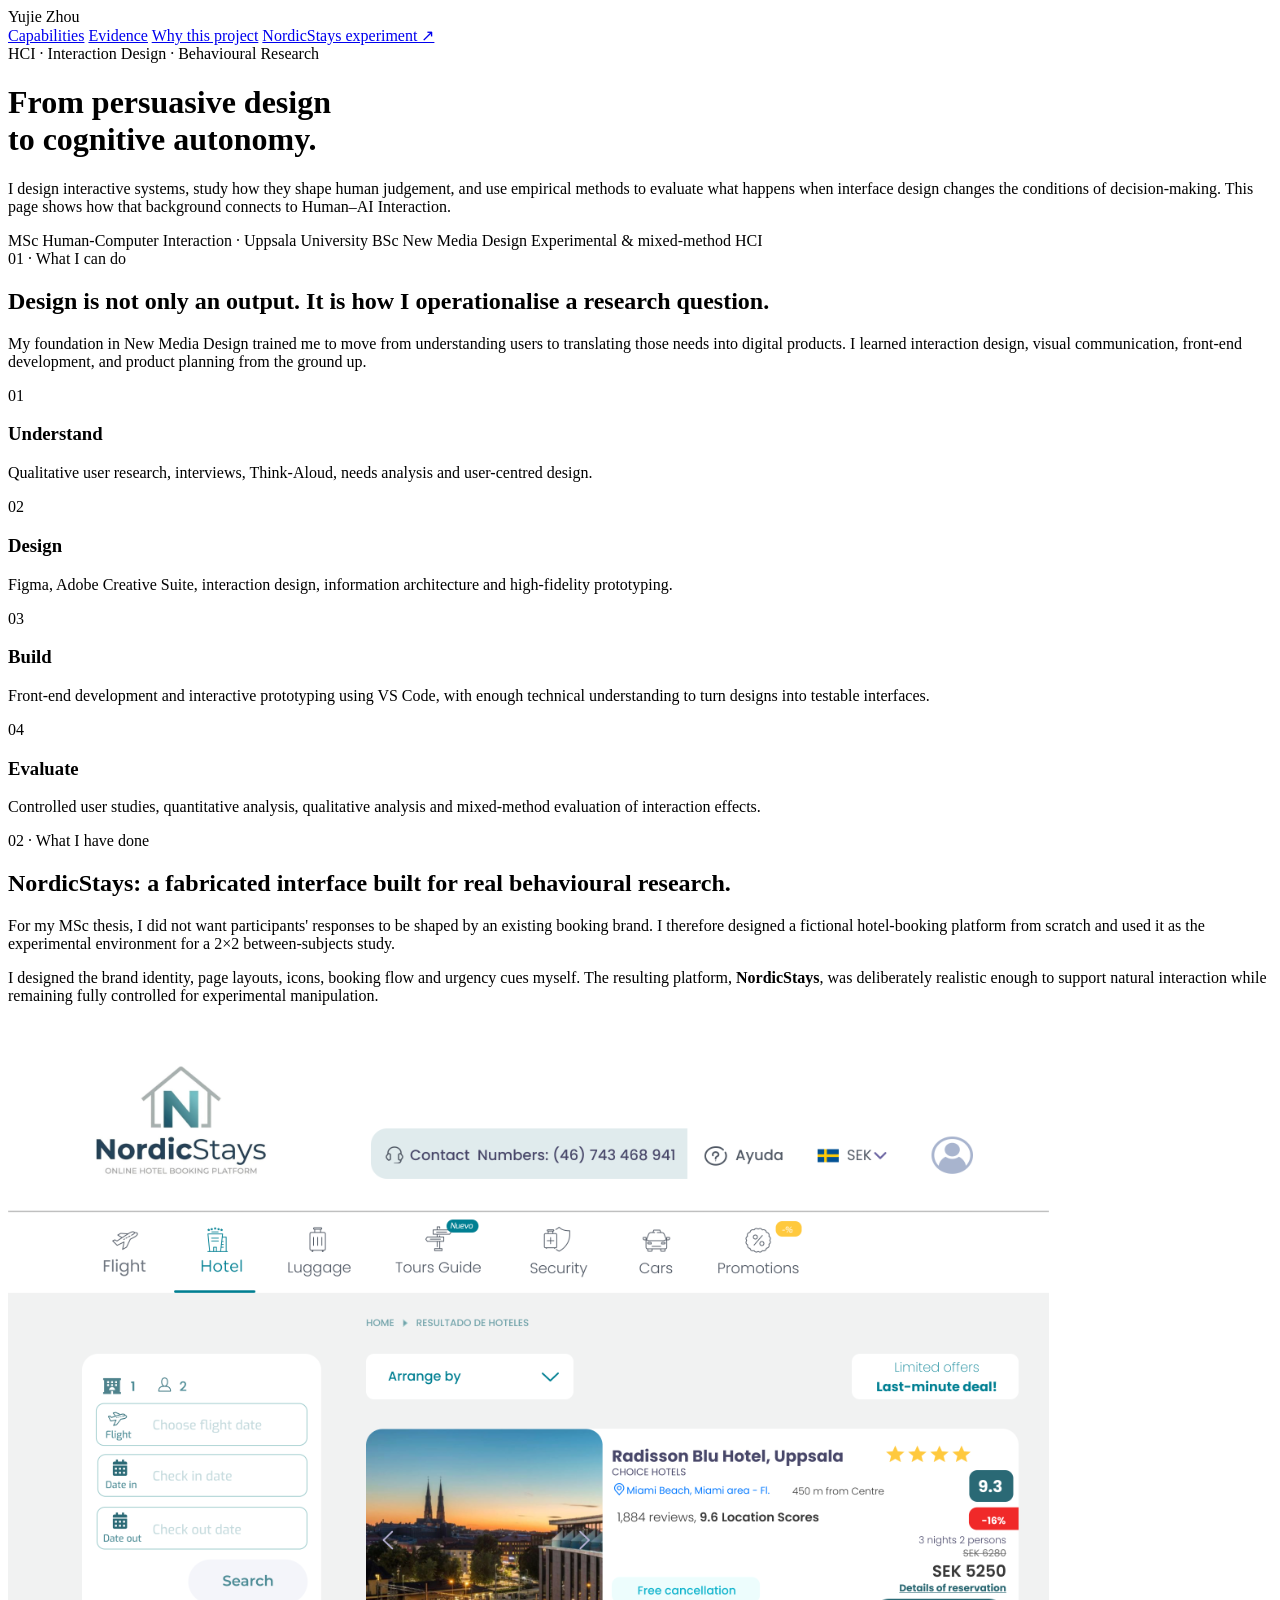
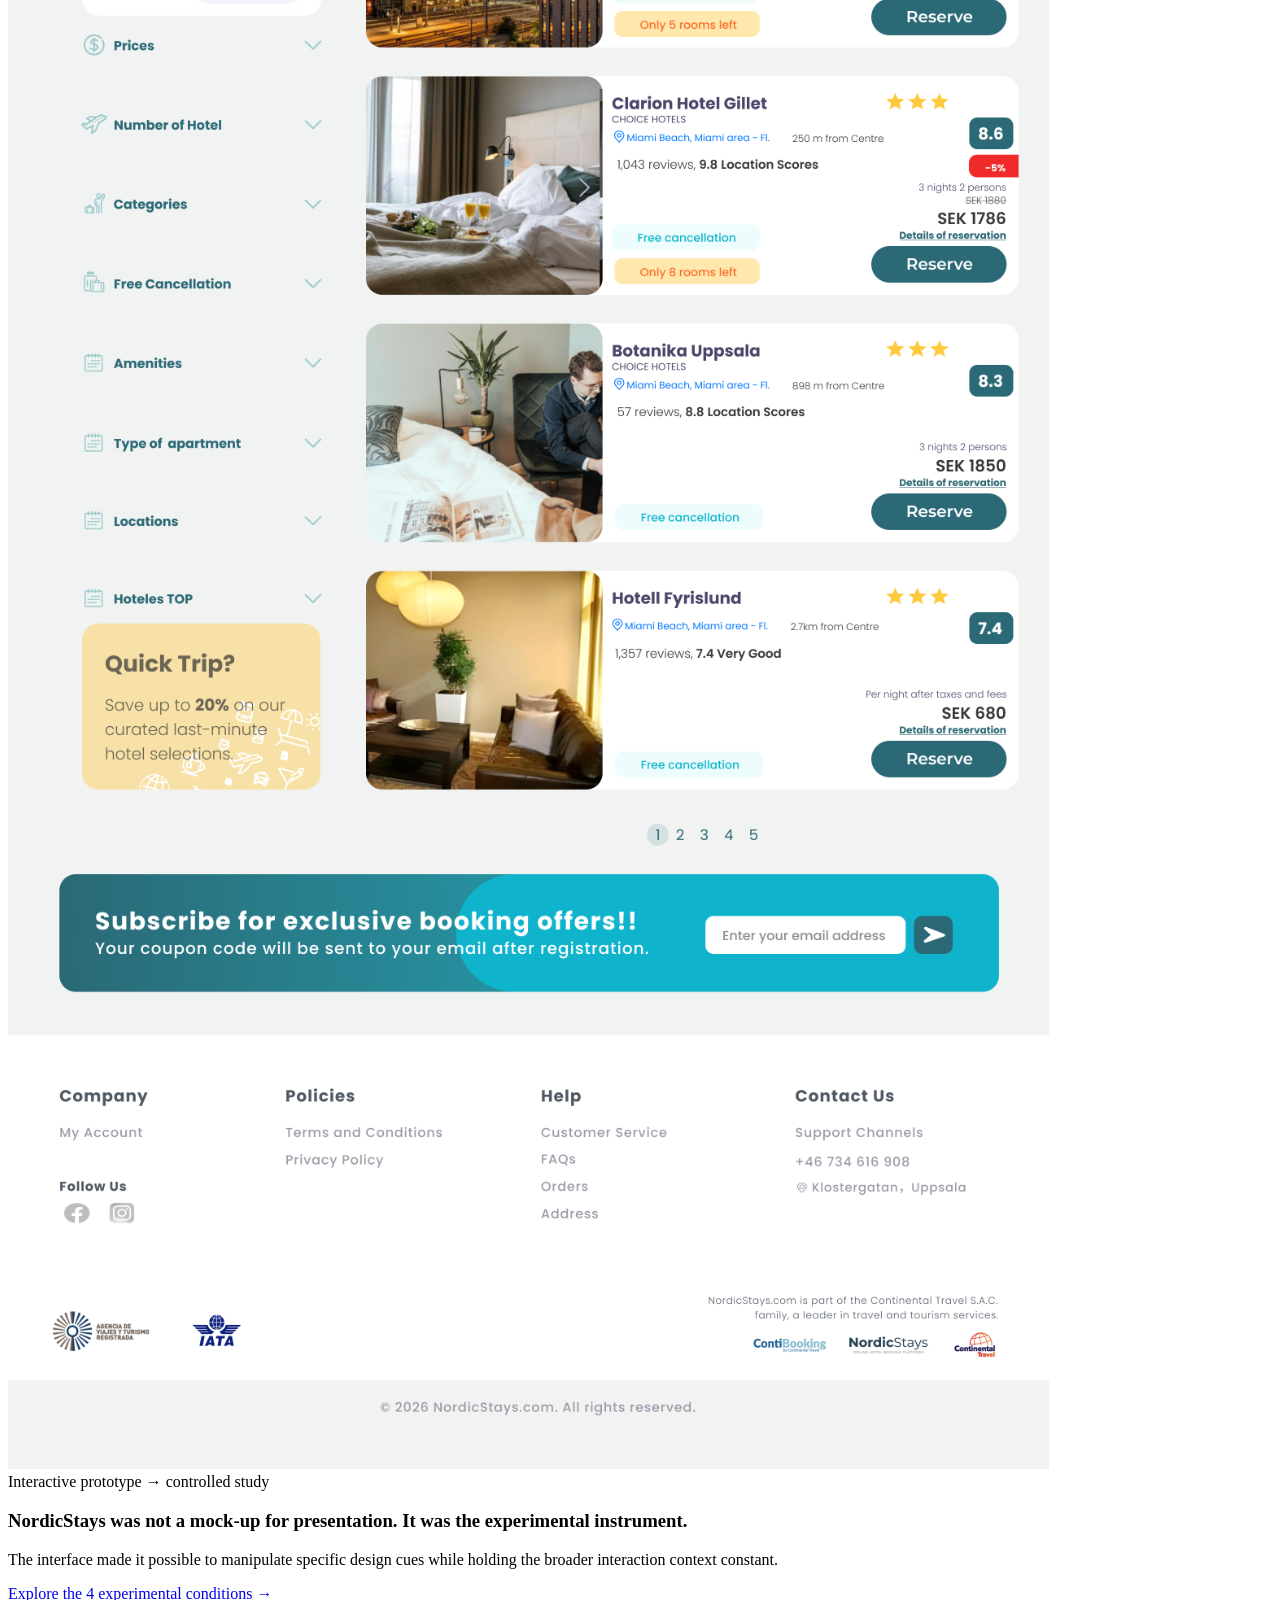
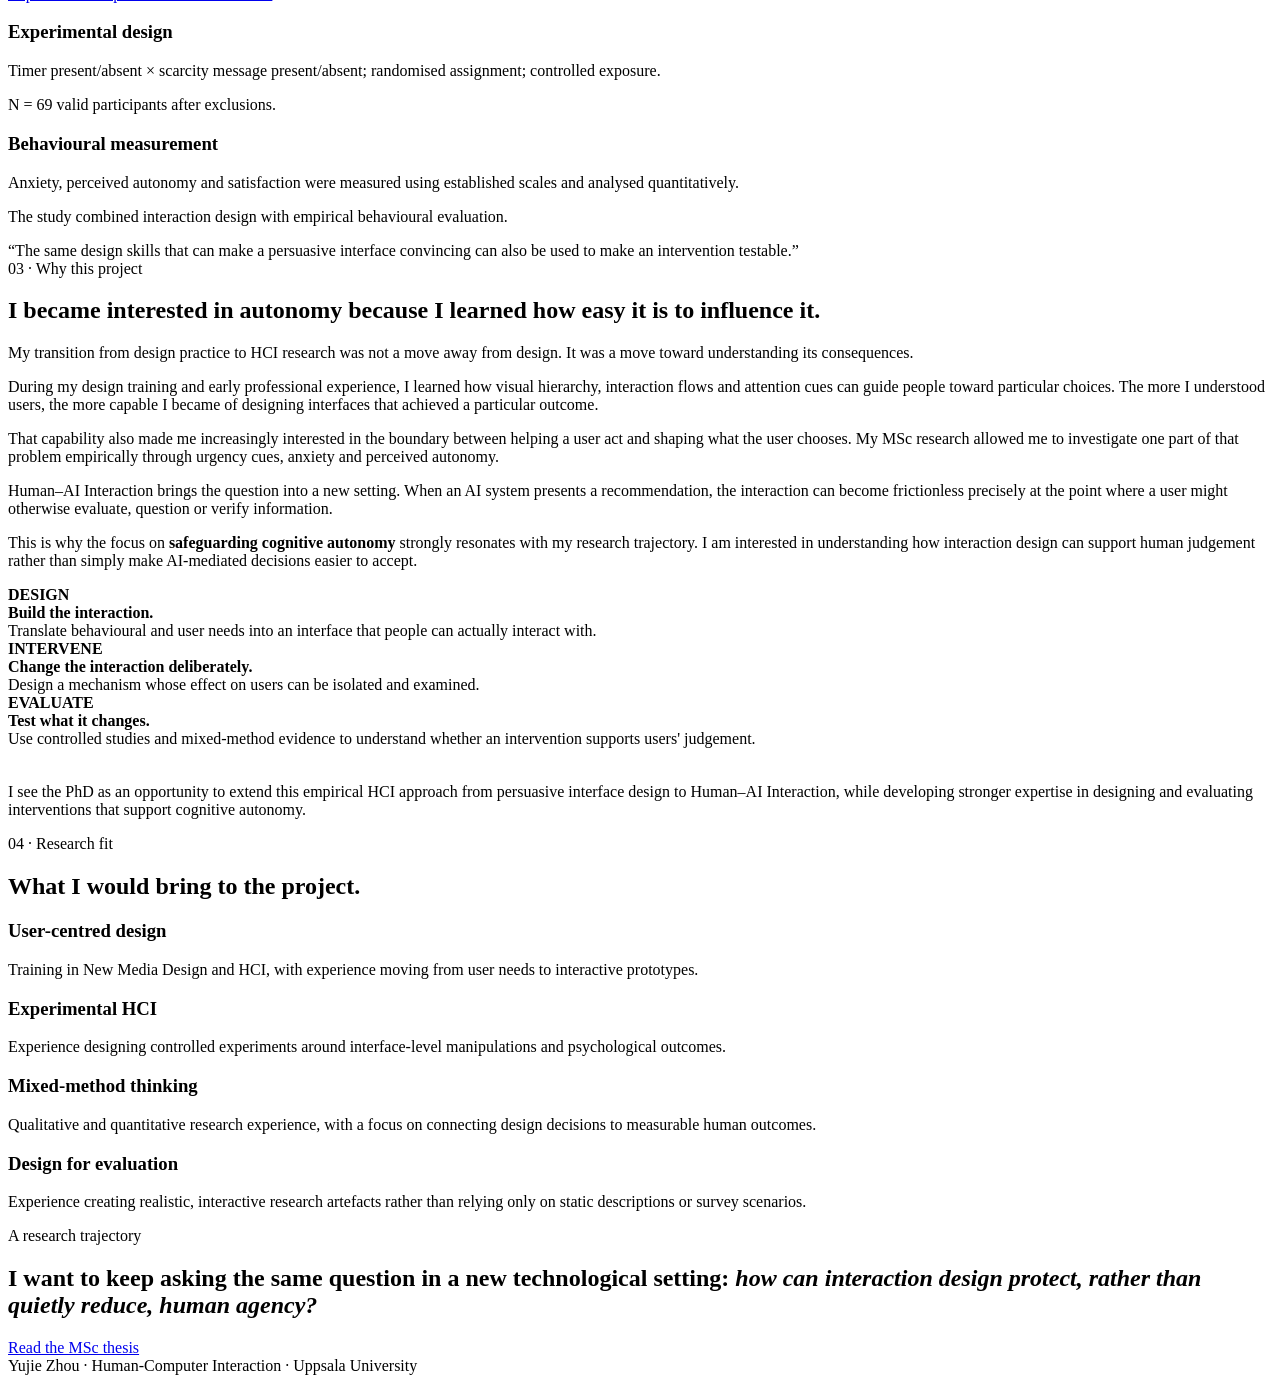
==== index.html @ 41cb9d66 "update files" ====
<!DOCTYPE html>
<html lang="en">
    
<head>
<meta charset="UTF-8">
<meta name="viewport" content="width=device-width, initial-scale=1.0">
<title>Yujie Zhou — From Persuasive Design to Cognitive Autonomy</title>
 <link rel="stylesheet" href="style.css">
</head>

<body>
<nav>
  <div class="wrap">
    <div class="brand">Yujie Zhou</div>
    <div class="links">
      <a href="#capabilities">Capabilities</a>
      <a href="#evidence">Evidence</a>
      <a href="#motivation">Why this project</a>
      <a class="experiment-nav" href="nordicstays.html">NordicStays experiment ↗</a>
    </div>
  </div>
</nav>

<header class="hero">
  <div class="wrap">
    <div class="eyebrow">HCI · Interaction Design · Behavioural Research</div>
    <h1>From persuasive design<br>to cognitive autonomy.</h1>
    <p>
      I design interactive systems, study how they shape human judgement, and use empirical methods
      to evaluate what happens when interface design changes the conditions of decision-making.
      This page shows how that background connects to Human–AI Interaction.
    </p>
    <div class="hero-meta">
      <span class="pill">MSc Human-Computer Interaction · Uppsala University</span>
      <span class="pill">BSc New Media Design</span>
      <span class="pill">Experimental & mixed-method HCI</span>
    </div>
  </div>
</header>

<section id="capabilities">
  <div class="wrap grid">
    <div class="section-label">01 · What I can do</div>
    <div>
      <h2>Design is not only an output. It is how I operationalise a research question.</h2>
      <p class="lead">
        My foundation in New Media Design trained me to move from understanding users to translating
        those needs into digital products. I learned interaction design, visual communication,
        front-end development, and product planning from the ground up.
      </p>
      <div class="cards">
        <div class="card">
          <div class="number">01</div>
          <h3>Understand</h3>
          <p>Qualitative user research, interviews, Think-Aloud, needs analysis and user-centred design.</p>
        </div>
        <div class="card">
          <div class="number">02</div>
          <h3>Design</h3>
          <p>Figma, Adobe Creative Suite, interaction design, information architecture and high-fidelity prototyping.</p>
        </div>
        <div class="card">
          <div class="number">03</div>
          <h3>Build</h3>
          <p>Front-end development and interactive prototyping using VS Code, with enough technical understanding to turn designs into testable interfaces.</p>
        </div>
        <div class="card">
          <div class="number">04</div>
          <h3>Evaluate</h3>
          <p>Controlled user studies, quantitative analysis, qualitative analysis and mixed-method evaluation of interaction effects.</p>
        </div>
      </div>
    </div>
  </div>
</section>

<section id="evidence" data-section="nordicstays">
  <div class="wrap grid">
    <div class="section-label">02 · What I have done</div>
    <div>
      <h2>NordicStays: a fabricated interface built for real behavioural research.</h2>
      <p class="lead">
        For my MSc thesis, I did not want participants' responses to be shaped by an existing booking
        brand. I therefore designed a fictional hotel-booking platform from scratch and used it as the
        experimental environment for a 2×2 between-subjects study.
      </p>
      <p>
        I designed the brand identity, page layouts, icons, booking flow and urgency cues myself.
        The resulting platform, <strong>NordicStays</strong>, was deliberately realistic enough to
        support natural interaction while remaining fully controlled for experimental manipulation.
      </p>

      <div class="prototype">
        <a class="prototype-visual-link" href="nordicstays.html" aria-label="Open the NordicStays experimental conditions">
        <div class="mock">
          <img
            class="prototype-shot"
            src="[data-uri]"
            alt="NordicStays hotel-booking prototype showing the full hotel results interface"
          >
        </div>
        </a>
        <div class="prototype-copy">
          <div class="tag">Interactive prototype → controlled study</div>
          <h3>NordicStays was not a mock-up for presentation. It was the experimental instrument.</h3>
          <p>
            The interface made it possible to manipulate specific design cues while holding the
            broader interaction context constant.
          </p>
          <a class="experiment-cta" href="nordicstays.html">
            Explore the 4 experimental conditions →
          </a>
        </div>
      </div>

      <div class="cards">
        <div class="card">
          <h3>Experimental design</h3>
          <p>Timer present/absent × scarcity message present/absent; randomised assignment; controlled exposure.</p>
          <p class="small">N = 69 valid participants after exclusions.</p>
        </div>
        <div class="card">
          <h3>Behavioural measurement</h3>
          <p>Anxiety, perceived autonomy and satisfaction were measured using established scales and analysed quantitatively.</p>
          <p class="small">The study combined interaction design with empirical behavioural evaluation.</p>
        </div>
      </div>

      <div class="quote">
        “The same design skills that can make a persuasive interface convincing can also be used to
        make an intervention testable.”
      </div>
    </div>
  </div>
</section>

<section id="motivation">
  <div class="wrap grid">
    <div class="section-label">03 · Why this project</div>
    <div>
      <h2>I became interested in autonomy because I learned how easy it is to influence it.</h2>
      <p class="lead">
        My transition from design practice to HCI research was not a move away from design.
        It was a move toward understanding its consequences.
      </p>
      <p>
        During my design training and early professional experience, I learned how visual hierarchy,
        interaction flows and attention cues can guide people toward particular choices. The more I
        understood users, the more capable I became of designing interfaces that achieved a particular
        outcome.
      </p>
      <p>
        That capability also made me increasingly interested in the boundary between helping a user
        act and shaping what the user chooses. My MSc research allowed me to investigate one part of
        that problem empirically through urgency cues, anxiety and perceived autonomy.
      </p>
      <p>
        Human–AI Interaction brings the question into a new setting. When an AI system presents a
        recommendation, the interaction can become frictionless precisely at the point where a user
        might otherwise evaluate, question or verify information.
      </p>
      <p>
        This is why the focus on <strong>safeguarding cognitive autonomy</strong> strongly resonates
        with my research trajectory. I am interested in understanding how interaction design can
        support human judgement rather than simply make AI-mediated decisions easier to accept.
      </p>

      <div class="timeline">
        <div class="step">
          <b>DESIGN</b>
          <div><strong>Build the interaction.</strong><br>Translate behavioural and user needs into an interface that people can actually interact with.</div>
        </div>
        <div class="step">
          <b>INTERVENE</b>
          <div><strong>Change the interaction deliberately.</strong><br>Design a mechanism whose effect on users can be isolated and examined.</div>
        </div>
        <div class="step">
          <b>EVALUATE</b>
          <div><strong>Test what it changes.</strong><br>Use controlled studies and mixed-method evidence to understand whether an intervention supports users' judgement.</div>
        </div>
      </div>

      <p style="margin-top:35px">
        I see the PhD as an opportunity to extend this empirical HCI approach from persuasive interface
        design to Human–AI Interaction, while developing stronger expertise in designing and evaluating
        interventions that support cognitive autonomy.
      </p>
    </div>
  </div>
</section>

<section>
  <div class="wrap grid">
    <div class="section-label">04 · Research fit</div>
    <div>
      <h2>What I would bring to the project.</h2>
      <div class="cards">
        <div class="card">
          <h3>User-centred design</h3>
          <p>Training in New Media Design and HCI, with experience moving from user needs to interactive prototypes.</p>
        </div>
        <div class="card">
          <h3>Experimental HCI</h3>
          <p>Experience designing controlled experiments around interface-level manipulations and psychological outcomes.</p>
        </div>
        <div class="card">
          <h3>Mixed-method thinking</h3>
          <p>Qualitative and quantitative research experience, with a focus on connecting design decisions to measurable human outcomes.</p>
        </div>
        <div class="card">
          <h3>Design for evaluation</h3>
          <p>Experience creating realistic, interactive research artefacts rather than relying only on static descriptions or survey scenarios.</p>
        </div>
      </div>
    </div>
  </div>
</section>

<div class="closing">
  <div class="wrap">
    <div class="eyebrow">A research trajectory</div>
    <h2>I want to keep asking the same question in a new technological setting: <em>how can interaction design protect, rather than quietly reduce, human agency?</em></h2>
    <div class="contact">
      <a class="button alt" href="https://urn.kb.se/resolve?urn=urn%3Anbn%3Ase%3Auu%3Adiva-597383" target="_blank">Read the MSc thesis</a>
    </div>
  </div>
</div>

<footer>
  <div class="wrap">Yujie Zhou · Human-Computer Interaction · Uppsala University</div>
</footer>
</body>
</html>
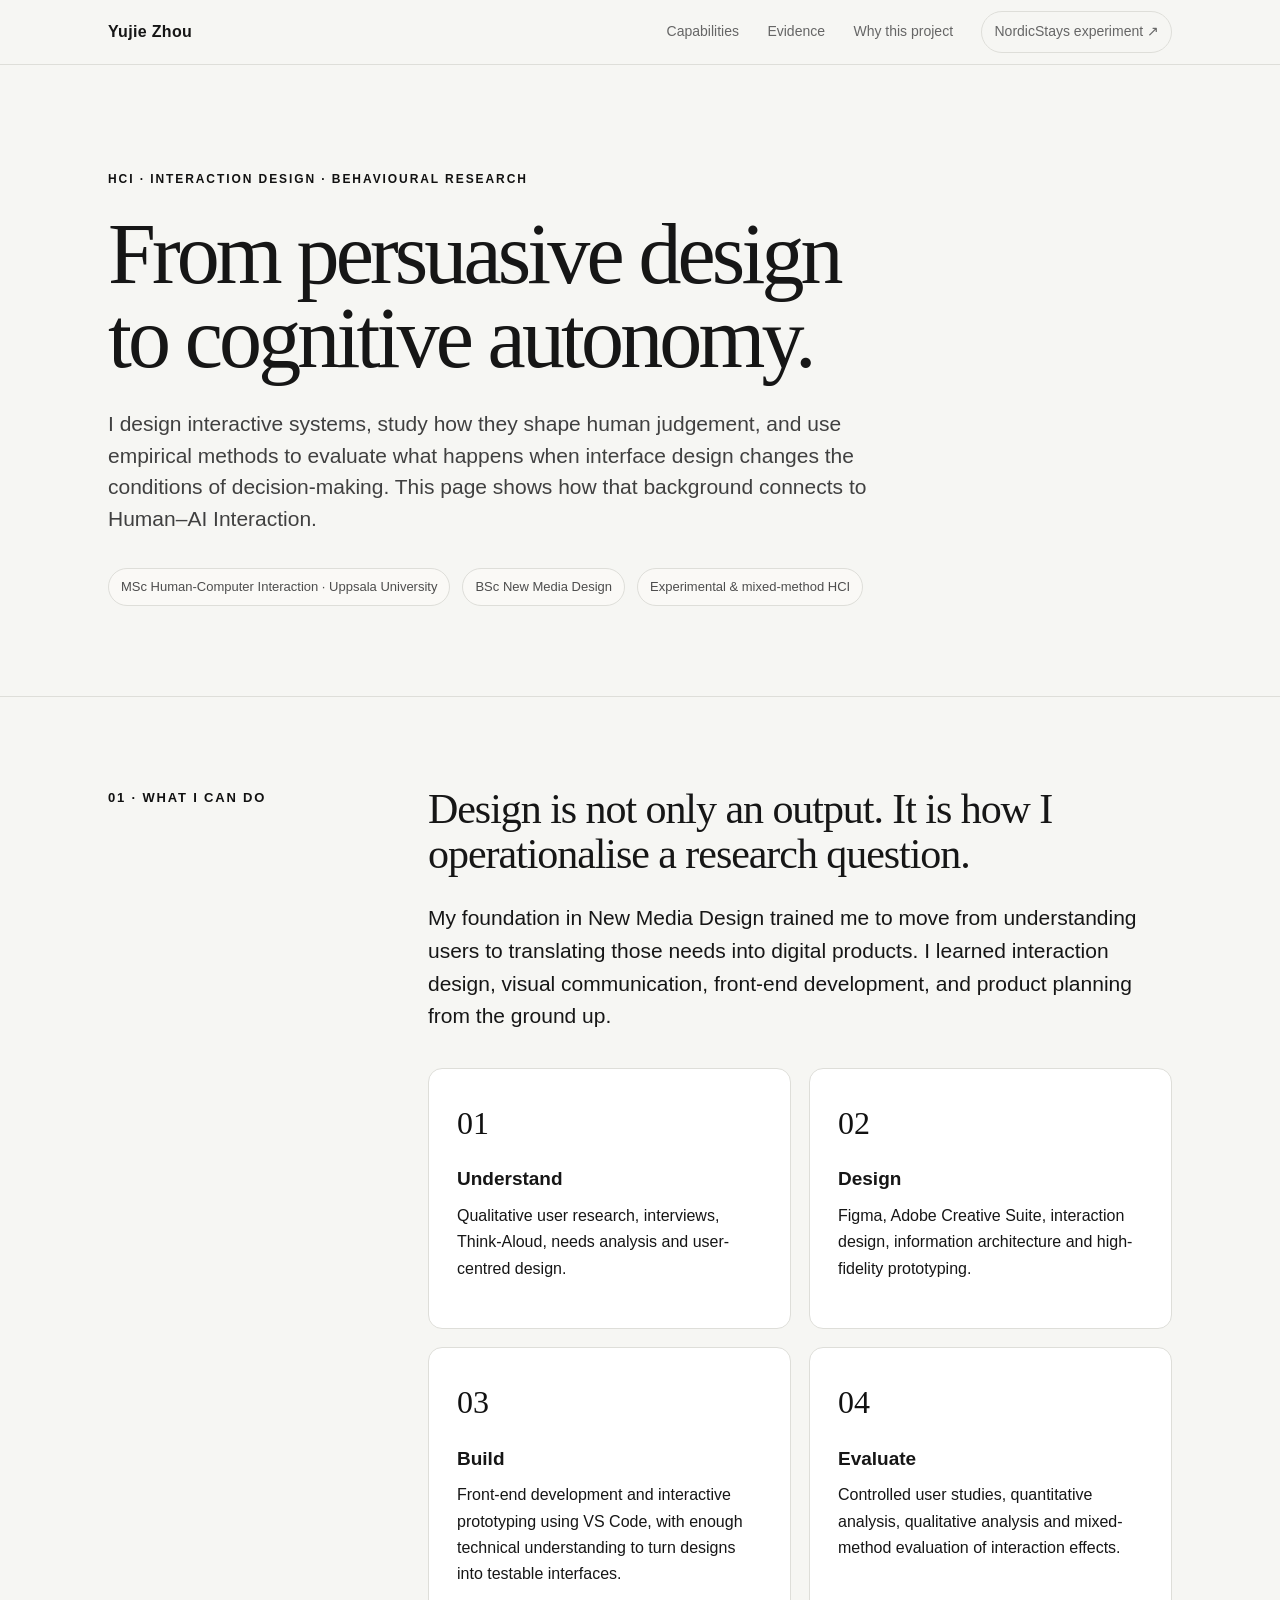
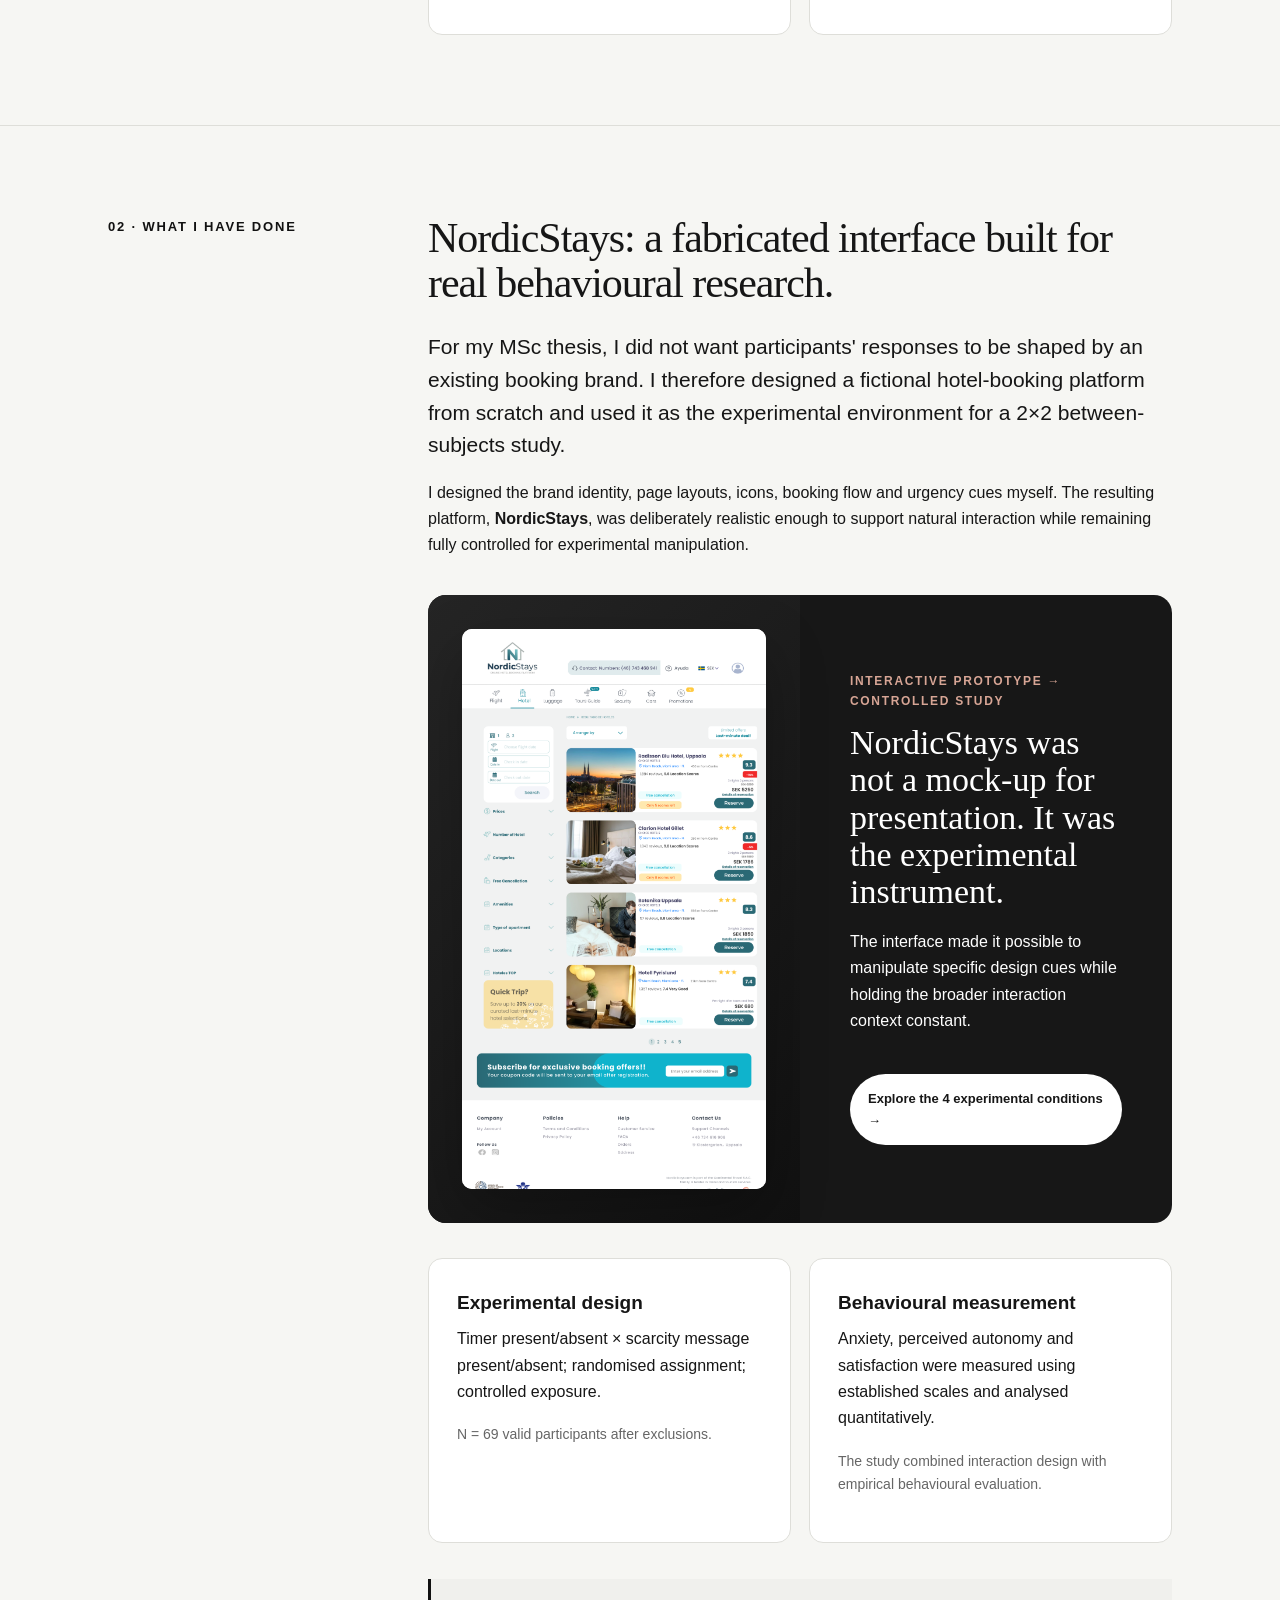
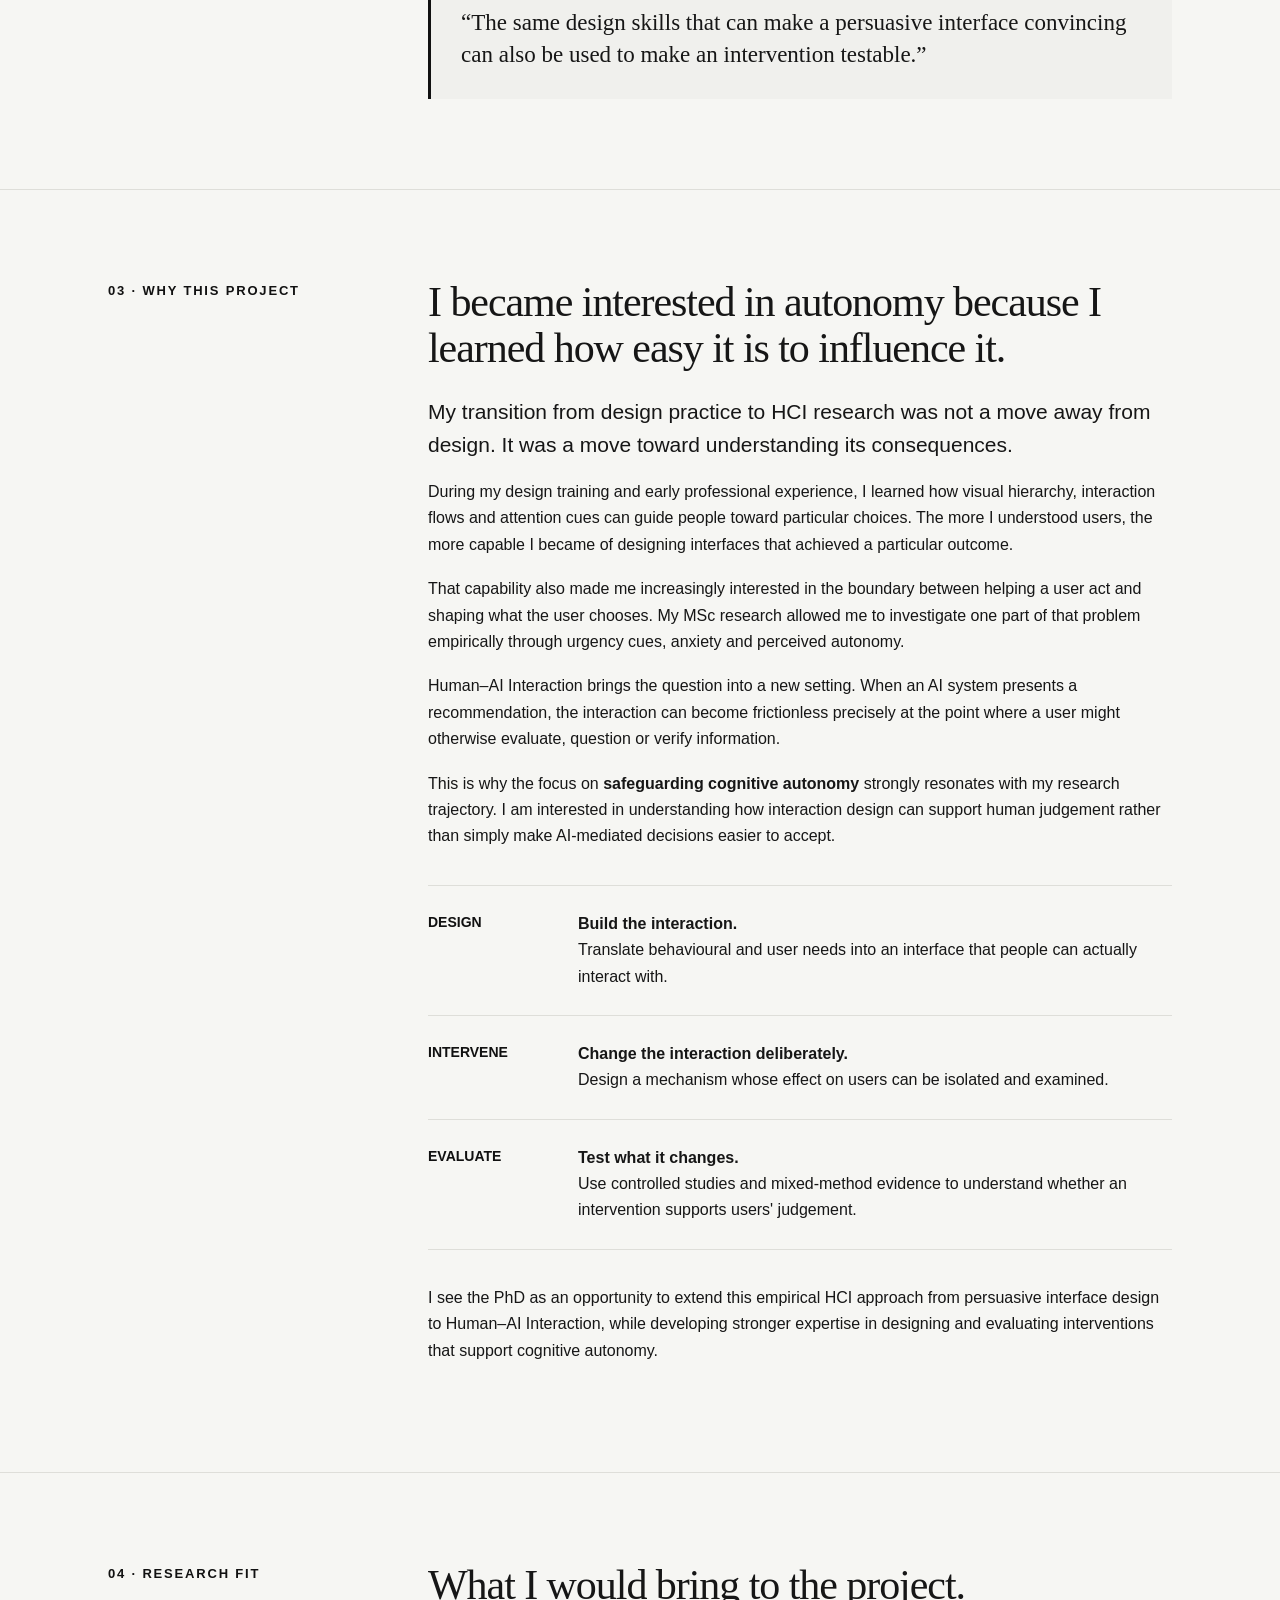
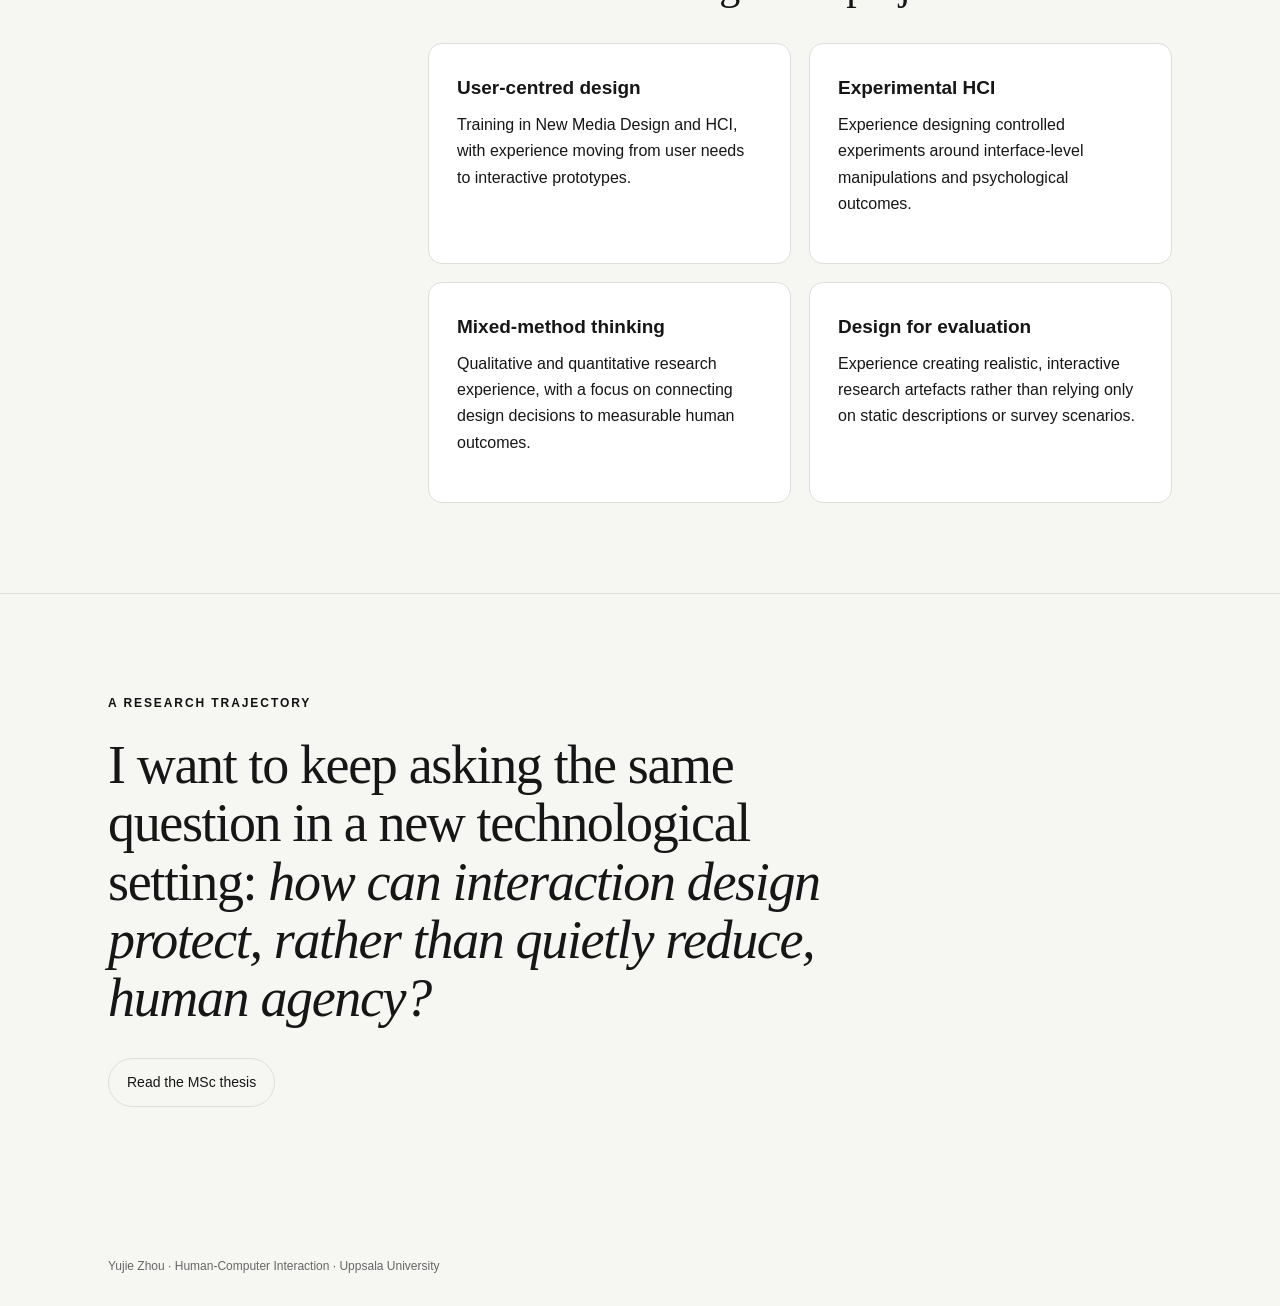
==== commit 6490cdd3: "links update" ====
--- a/index.html
+++ b/index.html
@@ -1,11 +1,11 @@
 <!DOCTYPE html>
 <html lang="en">
-    
+
 <head>
 <meta charset="UTF-8">
 <meta name="viewport" content="width=device-width, initial-scale=1.0">
 <title>Yujie Zhou — From Persuasive Design to Cognitive Autonomy</title>
- <link rel="stylesheet" href="style.css">
+<link rel="stylesheet" href="style.css">
 </head>
 
 <body>
--- a/style.css
+++ b/style.css
@@ -0,0 +1,136 @@
+ :root{
+    --ink:#161616;
+    --muted:#666666;
+    --line:#deded9;
+    --paper:#f6f6f3;
+    --card:#ffffff;
+    --accent:#111111;
+    --soft:#f0f0ed;
+  }
+  *{box-sizing:border-box}
+  html{scroll-behavior:smooth}
+  body{
+    margin:0;
+    background:var(--paper);
+    color:var(--ink);
+    font-family:Inter, ui-sans-serif, -apple-system, BlinkMacSystemFont, "Segoe UI", sans-serif;
+    line-height:1.65;
+  }
+  a{color:inherit}
+  .wrap{max-width:1120px;margin:auto;padding:0 28px}
+  nav{
+    position:sticky;top:0;z-index:20;
+    backdrop-filter:blur(14px);
+    background:rgba(246,246,243,.94);
+    border-bottom:1px solid #deded9;
+  }
+  nav .wrap{height:64px;display:flex;align-items:center;justify-content:space-between}
+  .brand{font-weight:700;letter-spacing:.02em}
+  nav a{text-decoration:none;color:var(--muted);font-size:14px;margin-left:24px}
+  nav a:hover{color:var(--ink)}
+  .hero{padding:105px 0 90px;border-bottom:1px solid var(--line)}
+  .eyebrow{
+    text-transform:uppercase;letter-spacing:.16em;font-size:12px;
+    color:var(--accent);font-weight:700;margin-bottom:22px
+  }
+  h1{
+    font-family:Georgia, "Times New Roman", serif;
+    font-weight:500;font-size:clamp(48px,7vw,86px);
+    line-height:.98;letter-spacing:-.045em;max-width:900px;margin:0 0 28px
+  }
+  .hero p{font-size:21px;line-height:1.5;max-width:760px;color:#404040}
+  .hero-meta{display:flex;gap:12px;flex-wrap:wrap;margin-top:34px}
+  .pill{border:1px solid var(--line);padding:7px 12px;border-radius:999px;font-size:13px;color:#4d4d4d;background:#faf9f6}
+  section{padding:90px 0;border-bottom:1px solid var(--line)}
+  .grid{display:grid;grid-template-columns:250px 1fr;gap:70px}
+  .section-label{font-size:13px;text-transform:uppercase;letter-spacing:.14em;font-weight:700;color:var(--accent)}
+  h2{
+    font-family:Georgia, "Times New Roman", serif;
+    font-size:42px;line-height:1.08;font-weight:500;letter-spacing:-.025em;margin:0 0 25px
+  }
+  h3{font-size:19px;margin:0 0 8px}
+  p{margin:0 0 18px}
+  .lead{font-size:21px;line-height:1.55}
+  .cards{display:grid;grid-template-columns:repeat(2,1fr);gap:18px;margin-top:35px}
+  .card{background:var(--card);border:1px solid var(--line);padding:28px;border-radius:14px}
+  .number{font-family:Georgia,serif;font-size:32px;color:var(--accent);margin-bottom:14px}
+  .small{font-size:14px;color:var(--muted)}
+  .prototype{
+    margin-top:36px;
+    background:#171717;color:#fff;border-radius:18px;overflow:hidden;
+    min-height:430px;display:grid;grid-template-columns:1fr 1fr;
+  }
+  .mock{
+    padding:34px;
+    background:linear-gradient(135deg,#252525,#111);
+    display:flex;align-items:center;justify-content:center
+  }
+  .browser{
+    width:min(430px,100%);background:#fff;color:#171717;border-radius:10px;
+    box-shadow:0 24px 60px rgba(0,0,0,.35);overflow:hidden
+  }
+  .browser-top{height:30px;background:#ecebe8;display:flex;gap:6px;align-items:center;padding:0 10px}
+  .dot{width:7px;height:7px;border-radius:50%;background:#aaa}
+  .hotel{padding:20px}
+  .hotel-head{height:95px;background:#ddd8ce;border-radius:6px;margin-bottom:14px}
+  .hotel-row{display:flex;justify-content:space-between;gap:10px}
+  .hotel-line{height:10px;background:#ddd;margin:7px 0;border-radius:4px}
+  .hotel-price{font-weight:700}
+  .urgency{margin-top:13px;padding:10px;border:1px solid #c99b8c;background:#f6e8e3;border-radius:5px;font-size:11px}
+  .prototype-copy{padding:55px 50px;display:flex;flex-direction:column;justify-content:center}
+  .prototype-copy .tag{font-size:12px;text-transform:uppercase;letter-spacing:.14em;color:#d7a595;font-weight:700}
+  .prototype-copy h3{font-family:Georgia,serif;font-size:34px;font-weight:500;line-height:1.1;margin:12px 0 18px}
+  .quote{
+    margin:36px 0 0;padding:28px 30px;border-left:3px solid var(--accent);
+    background:var(--soft);font-family:Georgia,serif;font-size:23px;line-height:1.4
+  }
+  .timeline{margin-top:35px;border-top:1px solid var(--line)}
+  .step{display:grid;grid-template-columns:120px 1fr;gap:30px;padding:25px 0;border-bottom:1px solid var(--line)}
+  .step b{font-size:14px;color:var(--accent)}
+  .closing{padding:100px 0 120px}
+  .closing h2{font-size:54px;max-width:780px}
+  .contact{margin-top:30px;display:flex;gap:14px;flex-wrap:wrap}
+  .button{
+    display:inline-block;text-decoration:none;background:var(--ink);color:#fff;
+    padding:12px 18px;border-radius:999px;font-size:14px
+  }
+  .button.alt{background:transparent;color:var(--ink);border:1px solid var(--line)}
+  footer{padding:30px 0;color:var(--muted);font-size:12px}
+  @media(max-width:800px){
+    .grid,.prototype{grid-template-columns:1fr}
+    .cards{grid-template-columns:1fr}
+    .hero{padding-top:75px}
+    .step{grid-template-columns:1fr;gap:5px}
+    .prototype-copy{padding:35px}
+    nav .links{display:none}
+  }
+
+  .experiment-nav{
+    display:inline-flex;align-items:center;gap:6px;
+    padding:8px 12px;border:1px solid var(--line);border-radius:999px;
+    text-decoration:none;transition:.18s ease;
+  }
+  .experiment-nav:hover{background:var(--ink);color:#fff;border-color:var(--ink)}
+  .experiment-cta{
+    display:inline-flex;align-items:center;gap:10px;margin-top:22px;
+    padding:13px 17px;border-radius:999px;background:#fff;color:#171717;
+    text-decoration:none;font-size:13px;font-weight:700;
+    border:1px solid rgba(255,255,255,.28);transition:.18s ease;
+  }
+  .experiment-cta:hover{transform:translateY(-1px);background:#f3f3ef}
+  .prototype-visual-link{
+    display:block;text-decoration:none;color:inherit;position:relative;
+  }
+  .prototype-visual-link::after{
+    content:"Open experiment →";position:absolute;left:28px;bottom:28px;
+    background:rgba(17,17,17,.86);color:#fff;padding:10px 13px;
+    border-radius:999px;font-size:12px;letter-spacing:.01em;
+    opacity:0;transform:translateY(4px);transition:.18s ease;
+  }
+  .prototype-visual-link:hover::after{opacity:1;transform:translateY(0)}
+  .prototype-visual-link:hover .mock{filter:brightness(.96)}
+  .prototype-shot{
+    display:block;width:100%;height:100%;min-height:430px;max-height:560px;
+    object-fit:cover;object-position:top center;border-radius:10px;
+    box-shadow:0 24px 60px rgba(0,0,0,.28);background:#fff;
+  }
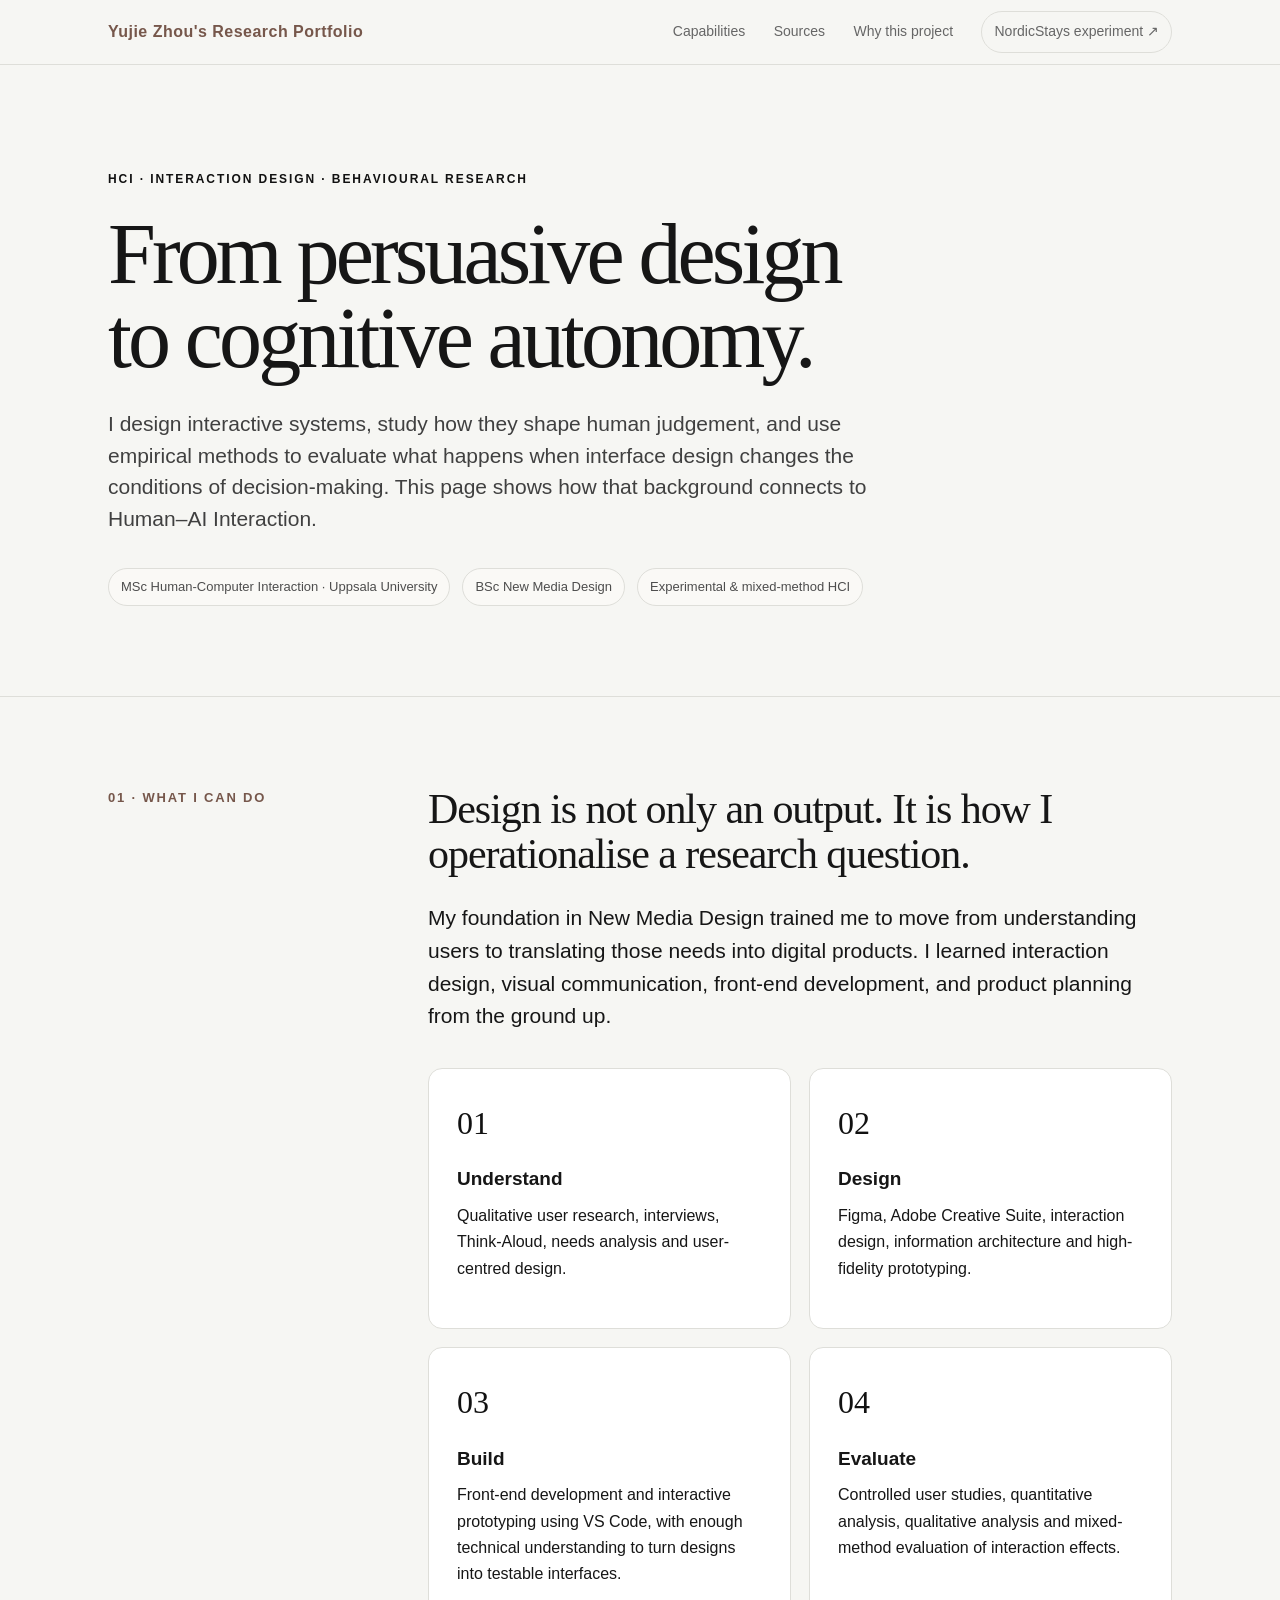
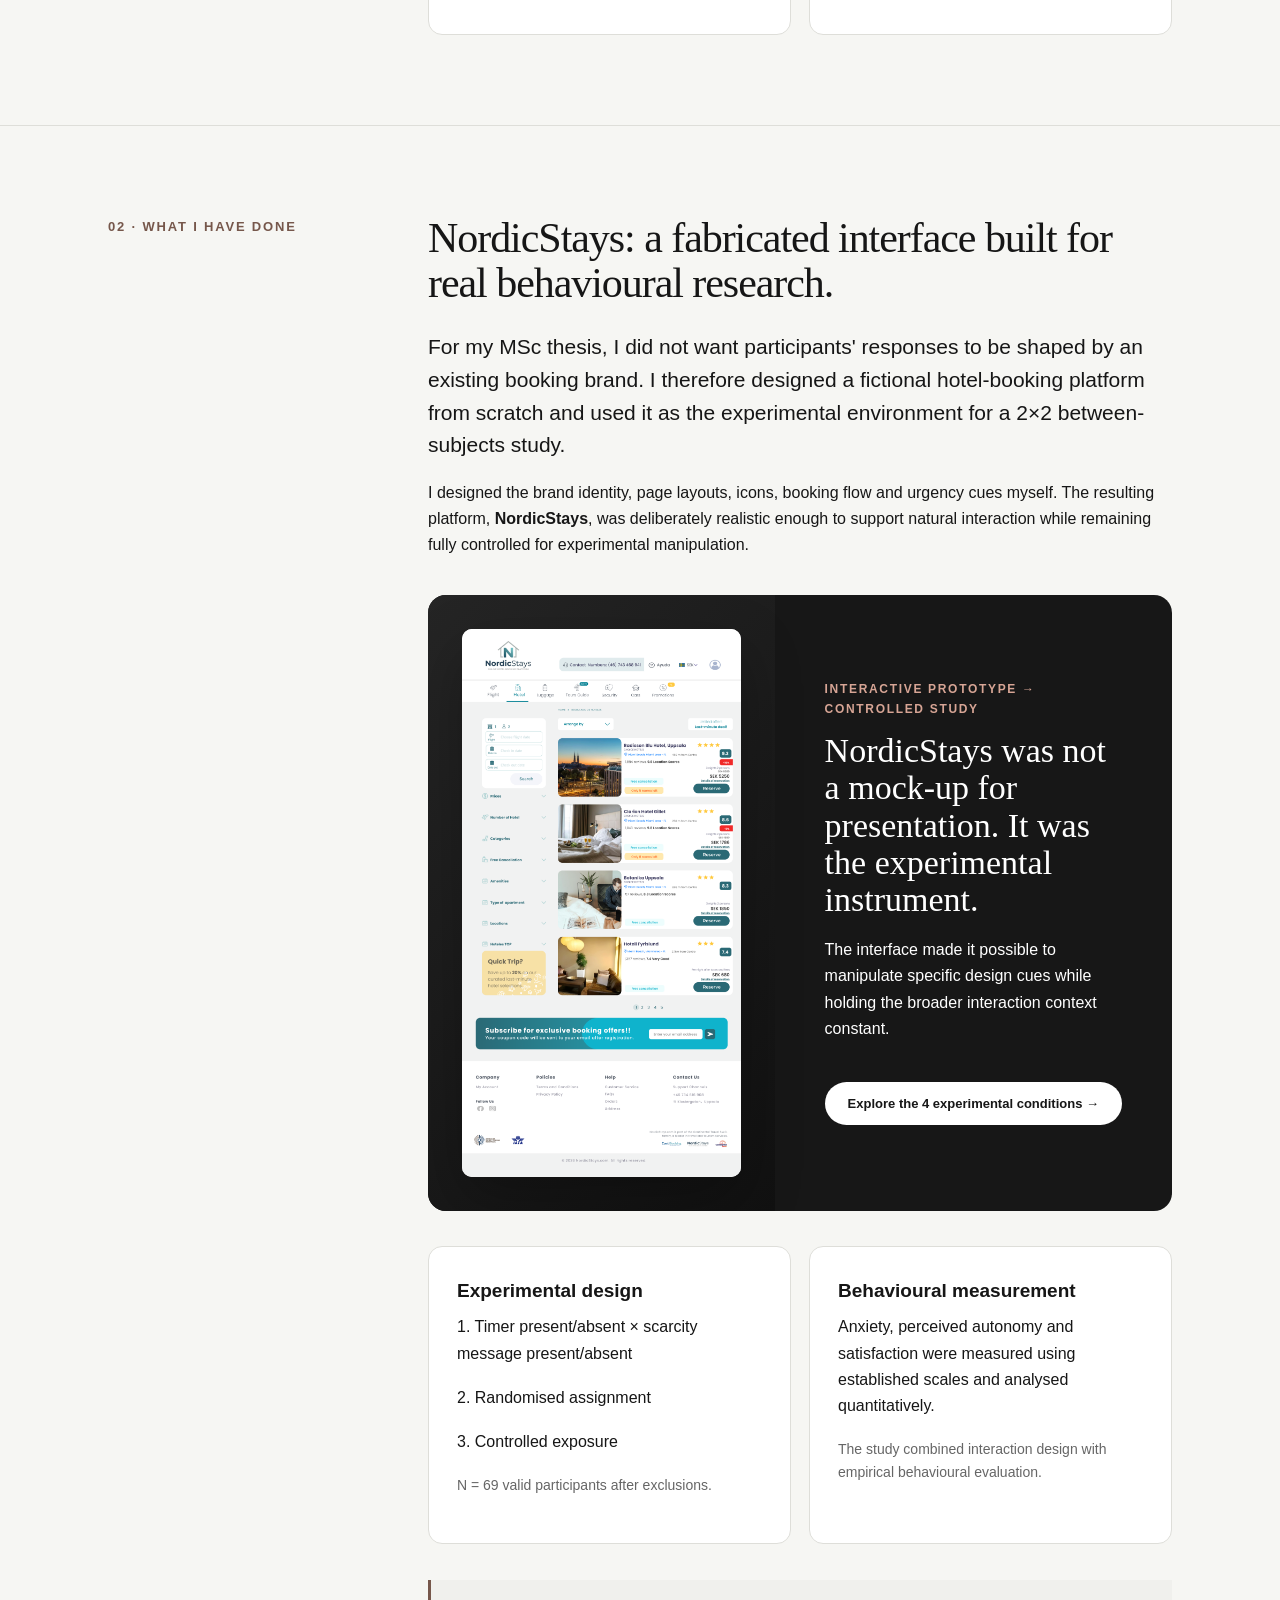
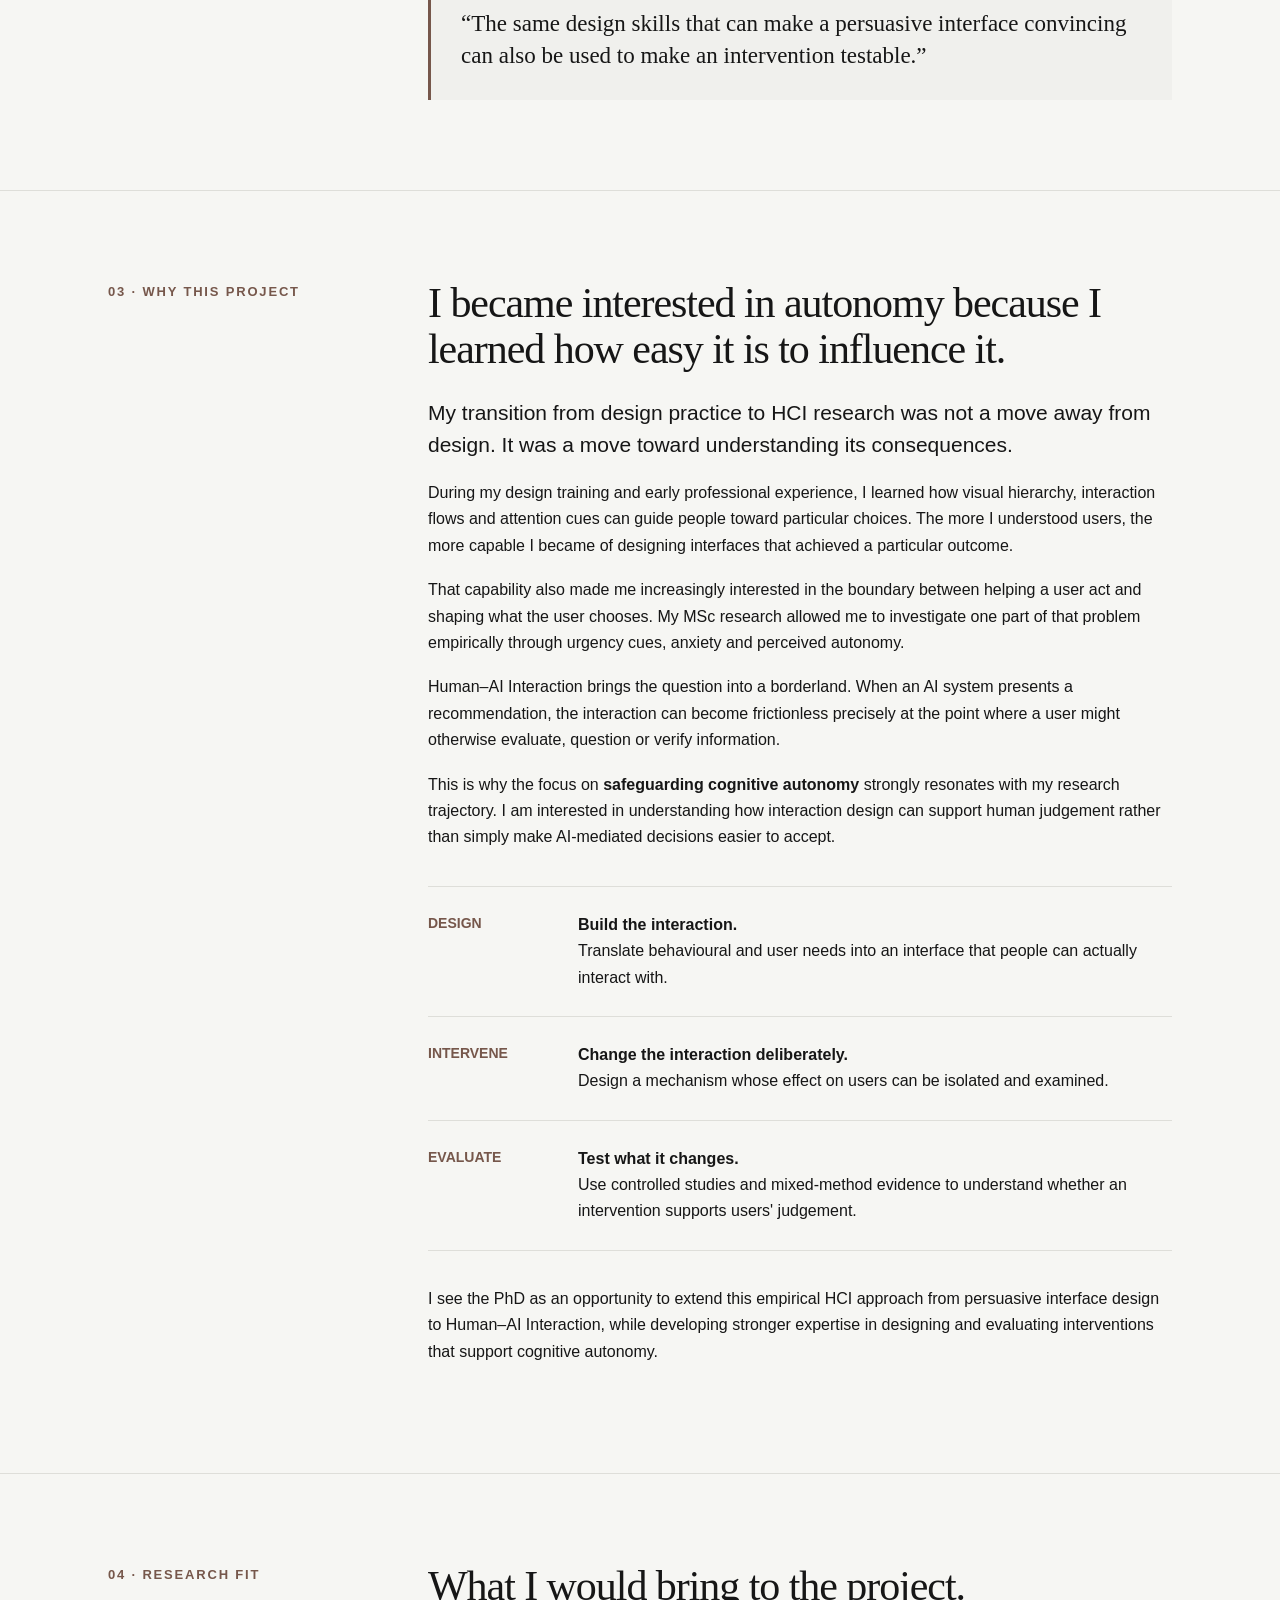
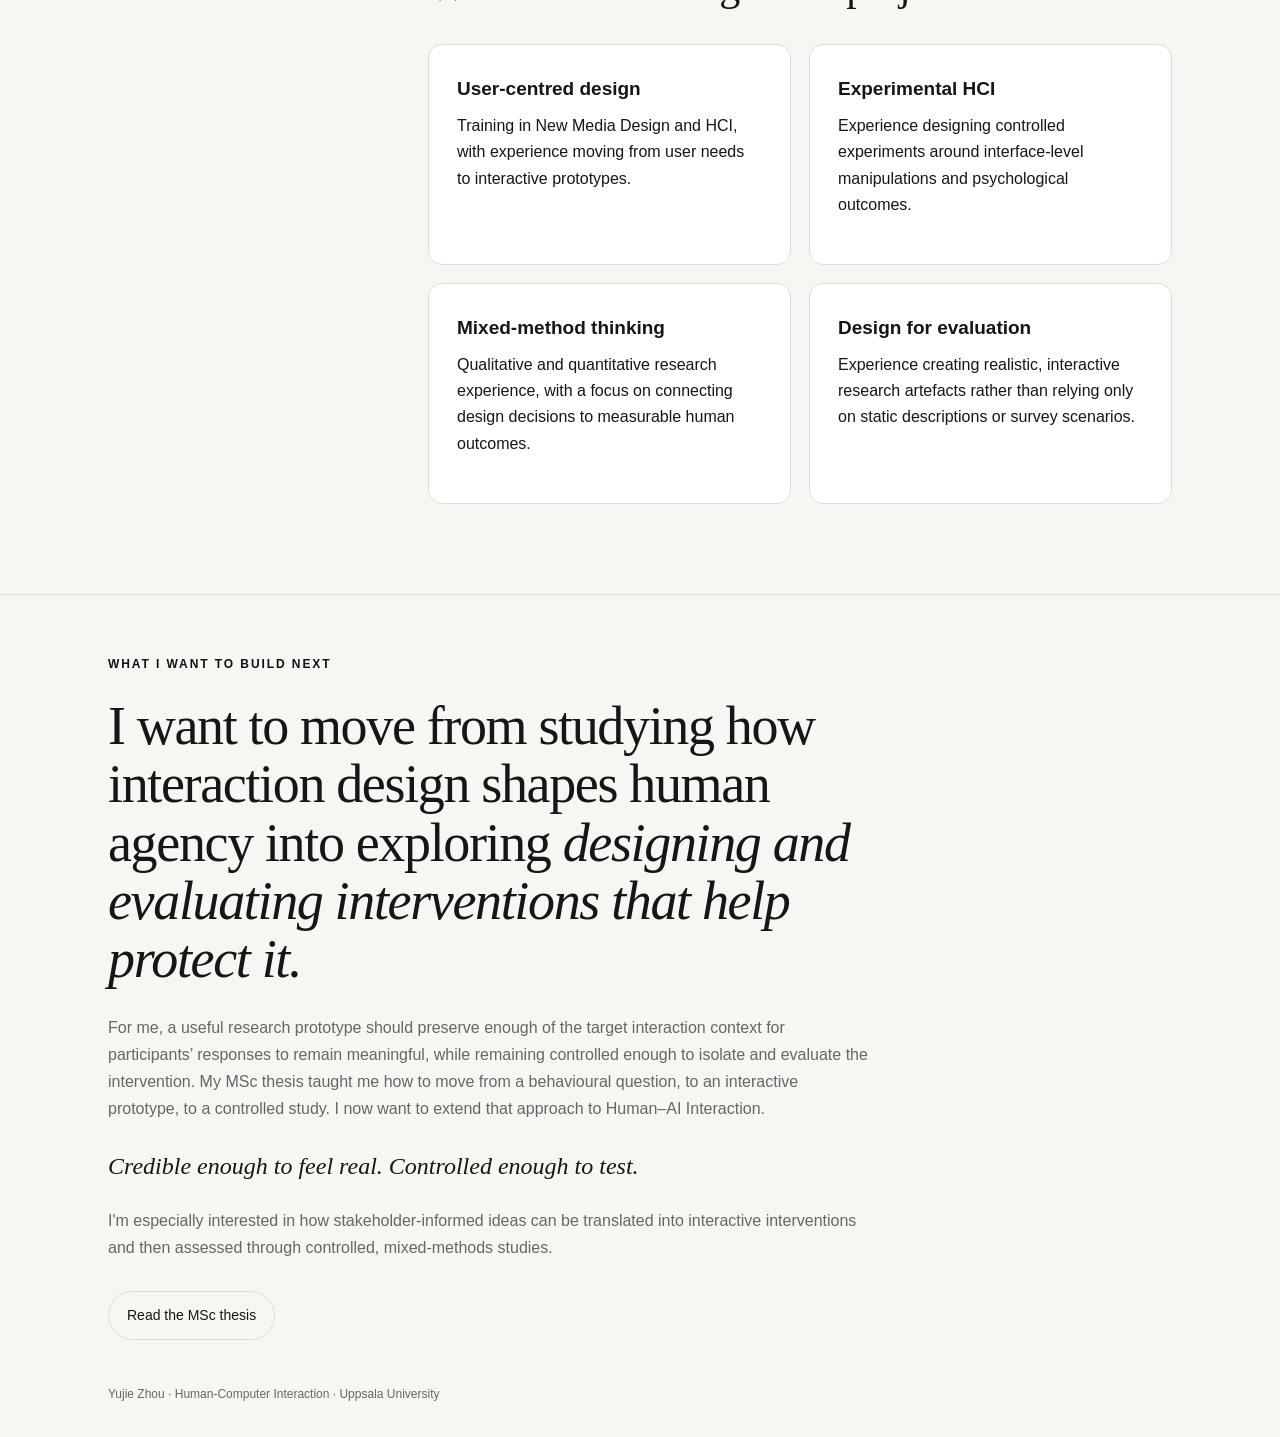
==== commit c707d428: "update details information" ====
--- a/index.html
+++ b/index.html
@@ -1,20 +1,206 @@
 <!DOCTYPE html>
 <html lang="en">
-
 <head>
 <meta charset="UTF-8">
 <meta name="viewport" content="width=device-width, initial-scale=1.0">
-<title>Yujie Zhou — From Persuasive Design to Cognitive Autonomy</title>
-<link rel="stylesheet" href="style.css">
+<title>Yujie Zhou</title>
+<style>
+  :root{
+    --ink:#161616;
+    --muted:#666666;
+    --line:#deded9;
+    --paper:#f6f6f3;
+    --card:#ffffff;
+    --accent:#111111;
+    --soft:#f0f0ed;
+  }
+  *{box-sizing:border-box}
+  html{scroll-behavior:smooth}
+  body{
+    margin:0;
+    background:var(--paper);
+    color:var(--ink);
+    font-family:Inter, ui-sans-serif, -apple-system, BlinkMacSystemFont, "Segoe UI", sans-serif;
+    line-height:1.65;
+  }
+  a{color:inherit}
+  .wrap{max-width:1120px;margin:auto;padding:0 28px}
+  nav{
+    position:sticky;top:0;z-index:20;
+    backdrop-filter:blur(14px);
+    background:rgba(246,246,243,.94);
+    border-bottom:1px solid #deded9;
+  }
+  nav .wrap{height:64px;display:flex;align-items:center;justify-content:space-between}
+  .brand{font-weight:700;letter-spacing:.02em}
+  nav a{text-decoration:none;color:var(--muted);font-size:14px;margin-left:24px}
+  nav a:hover{color:var(--ink)}
+  .hero{padding:105px 0 90px;border-bottom:1px solid var(--line)}
+  .eyebrow{
+    text-transform:uppercase;letter-spacing:.16em;font-size:12px;
+    color:var(--accent);font-weight:700;margin-bottom:22px
+  }
+  h1{
+    font-family:Georgia, "Times New Roman", serif;
+    font-weight:500;font-size:clamp(48px,7vw,86px);
+    line-height:.98;letter-spacing:-.045em;max-width:900px;margin:0 0 28px
+  }
+  .hero p{font-size:21px;line-height:1.5;max-width:760px;color:#404040}
+  .hero-meta{display:flex;gap:12px;flex-wrap:wrap;margin-top:34px}
+  .pill{border:1px solid var(--line);padding:7px 12px;border-radius:999px;font-size:13px;color:#4d4d4d;background:#faf9f6}
+  section{padding:90px 0;border-bottom:1px solid var(--line)}
+  .grid{display:grid;grid-template-columns:250px 1fr;gap:70px}
+  .section-label{font-size:13px;text-transform:uppercase;letter-spacing:.14em;font-weight:700;color:#76574b}
+  h2{
+    font-family:Georgia, "Times New Roman", serif;
+    font-size:42px;line-height:1.08;font-weight:500;letter-spacing:-.025em;margin:0 0 25px
+  }
+  h3{font-size:19px;margin:0 0 8px}
+  p{margin:0 0 18px}
+  .lead{font-size:21px;line-height:1.55}
+  .cards{display:grid;grid-template-columns:repeat(2,1fr);gap:18px;margin-top:35px}
+  .card{background:var(--card);border:1px solid var(--line);padding:28px;border-radius:14px}
+  .number{font-family:Georgia,serif;font-size:32px;color:var(--accent);margin-bottom:14px}
+  .small{font-size:14px;color:var(--muted)}
+  .prototype{
+    margin-top:36px;
+    background:#171717;color:#fff;border-radius:18px;overflow:hidden;
+    min-height:430px;display:grid;grid-template-columns:1fr 1fr;
+  }
+  .mock{
+    padding:34px;
+    background:linear-gradient(135deg,#252525,#111);
+    display:flex;align-items:center;justify-content:center
+  }
+  .browser{
+    width:min(430px,100%);background:#fff;color:#171717;border-radius:10px;
+    box-shadow:0 24px 60px rgba(0,0,0,.35);overflow:hidden
+  }
+  .browser-top{height:30px;background:#ecebe8;display:flex;gap:6px;align-items:center;padding:0 10px}
+  .dot{width:7px;height:7px;border-radius:50%;background:#aaa}
+  .hotel{padding:20px}
+  .hotel-head{height:95px;background:#ddd8ce;border-radius:6px;margin-bottom:14px}
+  .hotel-row{display:flex;justify-content:space-between;gap:10px}
+  .hotel-line{height:10px;background:#ddd;margin:7px 0;border-radius:4px}
+  .hotel-price{font-weight:700}
+  .urgency{margin-top:13px;padding:10px;border:1px solid #c99b8c;background:#f6e8e3;border-radius:5px;font-size:11px}
+  .prototype-copy{padding:55px 50px;display:flex;flex-direction:column;justify-content:center}
+  .prototype-copy .tag{font-size:12px;text-transform:uppercase;letter-spacing:.14em;color:#d7a595;font-weight:700}
+  .prototype-copy h3{font-family:Georgia,serif;font-size:34px;font-weight:500;line-height:1.1;margin:12px 0 18px}
+  .quote{
+    margin:36px 0 0;padding:28px 30px;border-left:3px solid #76574b;
+    background:var(--soft);font-family:Georgia,serif;font-size:23px;line-height:1.4
+  }
+  .timeline{margin-top:35px;border-top:1px solid var(--line)}
+  .step{display:grid;grid-template-columns:120px 1fr;gap:30px;padding:25px 0;border-bottom:1px solid var(--line)}
+  .step b{font-size:14px;color:#76574b}
+  .closing{padding:100px 0 120px}
+  .closing h2{font-size:54px;max-width:780px}
+  .contact{margin-top:30px;display:flex;gap:14px;flex-wrap:wrap}
+  .button{
+    display:inline-block;text-decoration:none;background:var(--ink);color:#fff;
+    padding:12px 18px;border-radius:999px;font-size:14px
+  }
+  .button.alt{background:transparent;color:var(--ink);border:1px solid var(--line)}
+  footer{padding:30px 0;color:var(--muted);font-size:12px}
+  @media(max-width:800px){
+    .grid,.prototype{grid-template-columns:1fr}
+    .cards{grid-template-columns:1fr}
+    .hero{padding-top:75px}
+    .step{grid-template-columns:1fr;gap:5px}
+    .prototype-copy{padding:35px}
+    nav .links{display:none}
+  }
+
+  .experiment-nav{
+    display:inline-flex;align-items:center;gap:6px;
+    padding:8px 12px;border:1px solid var(--line);border-radius:999px;
+    text-decoration:none;transition:.18s ease;
+  }
+  .experiment-nav:hover{background:var(--ink);color:#fff;border-color:var(--ink)}
+.experiment-cta{
+  display:inline-flex;
+  align-items:center;
+  justify-content:center;
+  gap:8px;
+
+  margin-top:22px;
+  padding:14px 22px;
+
+  width:auto;
+  max-width:max-content;
+
+  border-radius:999px;
+  background:#fff;
+  color:#171717;
+
+  text-decoration:none;
+  font-size:13px;
+  font-weight:700;
+  line-height:1;
+  white-space:nowrap;
+
+  border:1px solid rgba(255,255,255,.28);
+  transition:.18s ease;
+}
+
+.experiment-cta:hover{
+  transform:translateY(-1px);
+  background:#f3f3f0;
+}
+  .prototype-visual-link::after{
+    content:"Open experiment →";position:absolute;left:28px;bottom:28px;
+    background:rgba(17,17,17,.86);color:#fff;padding:10px 13px;
+    border-radius:999px;font-size:12px;letter-spacing:.01em;
+    opacity:0;transform:translateY(4px);transition:.18s ease;
+  }
+  .prototype-visual-link:hover::after{opacity:1;transform:translateY(0)}
+  .prototype-visual-link:hover .mock{filter:brightness(.96)}
+  .prototype-shot{
+    display:block;width:100%;height:100%;min-height:430px;max-height:560px;
+    object-fit:cover;object-position:top center;border-radius:10px;
+    box-shadow:0 24px 60px rgba(0,0,0,.28);background:#fff;
+  }
+.brandText{
+  font-size:16px;
+  font-weight:700;
+  letter-spacing:.03em;
+  color:#76574b;
+  margin:auto;
+}
+.closing-text{
+  max-width:760px;
+  font-size:16px;
+  line-height:1.7;
+  color:#666;
+  margin:24px 0 0;
+}
+
+.closing-highlight{
+  font-family:Georgia,"Times New Roman",serif;
+  font-size:24px;
+  line-height:1.35;
+  font-style:italic;
+  margin:28px 0 0;
+  color:#161616;
+}
+.closing{
+  min-height:auto;
+  padding:60px 0 45px;
+}
+
+footer{
+  padding:0px 0 32px;
+}
+</style>
 </head>
-
 <body>
 <nav>
   <div class="wrap">
-    <div class="brand">Yujie Zhou</div>
+    <div class="brand"><p class="brandText">Yujie Zhou's Research Portfolio</p> </div>
     <div class="links">
       <a href="#capabilities">Capabilities</a>
-      <a href="#evidence">Evidence</a>
+      <a href="#evidence">Sources</a>
       <a href="#motivation">Why this project</a>
       <a class="experiment-nav" href="nordicstays.html">NordicStays experiment ↗</a>
     </div>
@@ -116,7 +302,9 @@
       <div class="cards">
         <div class="card">
           <h3>Experimental design</h3>
-          <p>Timer present/absent × scarcity message present/absent; randomised assignment; controlled exposure.</p>
+          <p>1. Timer present/absent × scarcity message present/absent</p>
+          <p>2. Randomised assignment</p> 
+          <p>3. Controlled exposure</p>
           <p class="small">N = 69 valid participants after exclusions.</p>
         </div>
         <div class="card">
@@ -155,7 +343,7 @@
         that problem empirically through urgency cues, anxiety and perceived autonomy.
       </p>
       <p>
-        Human–AI Interaction brings the question into a new setting. When an AI system presents a
+        Human–AI Interaction brings the question into a borderland. When an AI system presents a
         recommendation, the interaction can become frictionless precisely at the point where a user
         might otherwise evaluate, question or verify information.
       </p>
@@ -218,10 +406,38 @@
 
 <div class="closing">
   <div class="wrap">
-    <div class="eyebrow">A research trajectory</div>
-    <h2>I want to keep asking the same question in a new technological setting: <em>how can interaction design protect, rather than quietly reduce, human agency?</em></h2>
+    <div class="eyebrow">What I want to build next</div>
+
+    <h2>
+      I want to move from studying how interaction design shapes human agency
+      into exploring <em>designing and evaluating interventions that help protect it.</em>
+    </h2>
+
+    <p class="closing-text">
+      For me, a useful research prototype should preserve enough of the target interaction
+      context for participants’ responses to remain meaningful, while remaining controlled
+      enough to isolate and evaluate the intervention. My MSc thesis taught me how to move
+      from a behavioural question, to an interactive prototype, to a controlled study.
+      I now want to extend that approach to Human–AI Interaction.
+    </p>
+
+    <p class="closing-highlight">
+      Credible enough to feel real. Controlled enough to test.
+    </p>
+
+    <p class="closing-text">
+      I'm especially interested in how stakeholder-informed ideas can be translated into
+      interactive interventions and then assessed through controlled, mixed-methods studies.
+    </p>
+
     <div class="contact">
-      <a class="button alt" href="https://urn.kb.se/resolve?urn=urn%3Anbn%3Ase%3Auu%3Adiva-597383" target="_blank">Read the MSc thesis</a>
+      <a
+        class="button alt"
+        href="https://urn.kb.se/resolve?urn=urn%3Anbn%3Ase%3Auu%3Adiva-597383"
+        target="_blank"
+      >
+        Read the MSc thesis
+      </a>
     </div>
   </div>
 </div>
